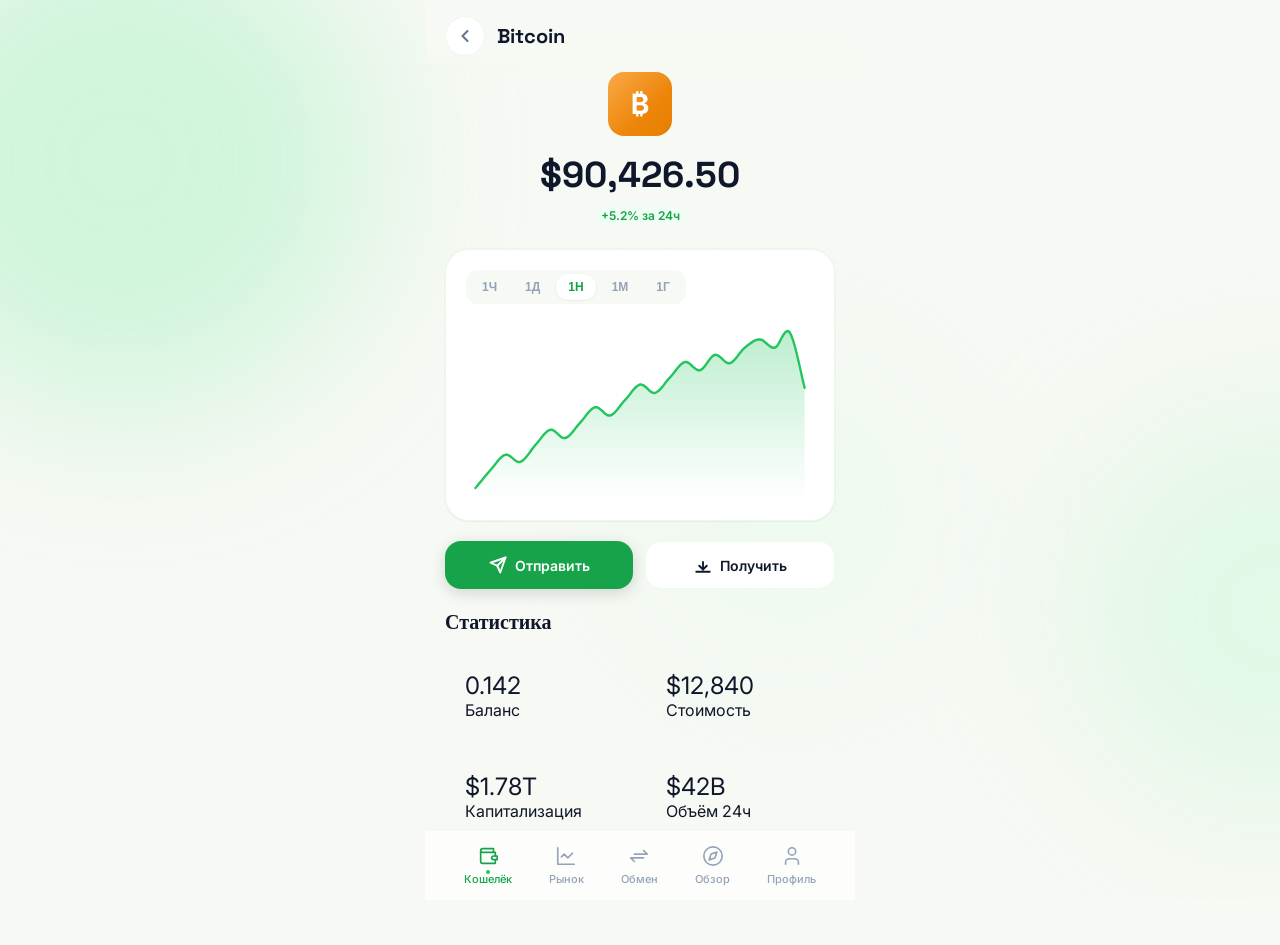
==== pages/asset.html @ d35ff34e "Add files via upload" ====
<!DOCTYPE html>
<html lang="ru">
<head>
<meta charset="UTF-8">
<meta name="viewport" content="width=device-width, initial-scale=1.0, user-scalable=no, viewport-fit=cover">
<meta name="apple-mobile-web-app-capable" content="yes">
<meta name="apple-mobile-web-app-status-bar-style" content="black-translucent">
<meta name="theme-color" content="#F7F9F4">
<title>Актив — Verde Wallet</title>
<link rel="preconnect" href="https://fonts.googleapis.com">
<link rel="preconnect" href="https://fonts.gstatic.com" crossorigin>
<link href="https://fonts.googleapis.com/css2?family=Space+Grotesk:wght@300;400;500;600;700&family=Inter:wght@300;400;500;600;700&display=swap" rel="stylesheet">
<link rel="stylesheet" href="../assets/styles.css">
<script src="https://telegram.org/js/telegram-web-app.js"></script>
</head>
<body>

<div class="mesh-bg">
  <div class="mesh-orb"></div>
  <div class="mesh-orb"></div>
  <div class="mesh-orb"></div>
</div>

<div class="app">

  <header class="page-header entrance">
    <a href="../index.html" class="page-header-back">
      <svg width="20" height="20" viewBox="0 0 24 24" fill="none" stroke="currentColor" stroke-width="2.5" stroke-linecap="round" stroke-linejoin="round"><polyline points="15 18 9 12 15 6"/></svg>
    </a>
    <h1 class="page-header-title" id="assetTitle">Bitcoin</h1>
  </header>

  <div style="text-align:center;padding:0 20px 24px;" class="entrance entrance-d1">
    <div id="assetIcon" class="asset-icon asset-icon-btc" style="width:64px;height:64px;font-size:28px;margin:0 auto 16px;">&#8383;</div>
    <div style="font-family:Space Grotesk;font-size:36px;font-weight:700;" id="assetPrice">$90,426.50</div>
    <div class="asset-price-change up" style="margin-top:8px;display:inline-flex;">+5.2% за 24ч</div>
  </div>

  <div class="chart-section entrance entrance-d2">
    <div class="chart-card">
      <div class="chart-header">
        <div class="chart-periods">
          <button class="chart-period" onclick="setPeriod(this,'1H')">1Ч</button>
          <button class="chart-period" onclick="setPeriod(this,'1D')">1Д</button>
          <button class="chart-period active" onclick="setPeriod(this,'1W')">1Н</button>
          <button class="chart-period" onclick="setPeriod(this,'1M')">1М</button>
          <button class="chart-period" onclick="setPeriod(this,'1Y')">1Г</button>
        </div>
      </div>
      <div class="chart-canvas" id="chartContainer">
        <svg class="chart-svg" viewBox="0 0 370 180" preserveAspectRatio="none" id="priceChart">
          <defs>
            <linearGradient id="chartGrad" x1="0" y1="0" x2="0" y2="1">
              <stop offset="0%" stop-color="#22C55E" stop-opacity="0.3"/>
              <stop offset="100%" stop-color="#22C55E" stop-opacity="0"/>
            </linearGradient>
          </defs>
          <path id="chartArea" fill="url(#chartGrad)" d=""/>
          <path id="chartLine" fill="none" stroke="#22C55E" stroke-width="2.5" stroke-linecap="round" stroke-linejoin="round" d=""/>
          <circle id="chartDot" cx="0" cy="0" r="5" fill="#fff" stroke="#22C55E" stroke-width="2" opacity="0" filter="drop-shadow(0 2px 4px rgba(34,197,94,0.4))"/>
        </svg>
        <div class="chart-tooltip" id="chartTooltip"></div>
      </div>
    </div>
  </div>

  <div style="padding:0 20px 20px;display:flex;gap:12px;" class="entrance entrance-d3">
    <button class="balance-btn balance-btn-primary" style="flex:1;background:var(--green-600);color:#fff;" onclick="openSheet('send')">
      <svg width="18" height="18" viewBox="0 0 24 24" fill="none" stroke="currentColor" stroke-width="2.5" stroke-linecap="round" stroke-linejoin="round"><line x1="22" y1="2" x2="11" y2="13"/><polygon points="22 2 15 22 11 13 2 9 22 2"/></svg>
      Отправить
    </button>
    <button class="balance-btn balance-btn-secondary" style="flex:1;background:var(--bg-card);color:var(--text-primary);border:1px solid var(--border);" onclick="openSheet('receive')">
      <svg width="18" height="18" viewBox="0 0 24 24" fill="none" stroke="currentColor" stroke-width="2.5" stroke-linecap="round" stroke-linejoin="round"><polyline points="7 13 12 18 17 13"/><polyline points="12 18 12 8"/><line x1="21" y1="21" x2="3" y2="21"/></svg>
      Получить
    </button>
  </div>

  <section style="padding-bottom:24px;">
    <div class="section-header">
      <h2 class="section-title">Статистика</h2>
    </div>
    <div style="padding:0 20px;display:grid;grid-template-columns:1fr 1fr;gap:12px;">
      <div class="stat-card" style="padding:20px;">
        <div class="stat-number" style="font-size:24px;" id="assetBalance">0.142</div>
        <div class="stat-label">Баланс</div>
      </div>
      <div class="stat-card" style="padding:20px;">
        <div class="stat-number" style="font-size:24px;" id="assetValue">$12,840</div>
        <div class="stat-label">Стоимость</div>
      </div>
      <div class="stat-card" style="padding:20px;">
        <div class="stat-number" style="font-size:24px;">$1.78T</div>
        <div class="stat-label">Капитализация</div>
      </div>
      <div class="stat-card" style="padding:20px;">
        <div class="stat-number" style="font-size:24px;">$42B</div>
        <div class="stat-label">Объём 24ч</div>
      </div>
    </div>
  </section>

  <div class="nav-spacer"></div>
</div>

<nav class="bottom-nav">
  <a href="../index.html" class="nav-item active" data-tab="wallet">
    <div class="nav-item-icon">
      <svg viewBox="0 0 24 24" fill="none" stroke="currentColor" stroke-linecap="round" stroke-linejoin="round"><path d="M20 12V8H6a2 2 0 0 1-2-2c0-1.1.9-2 2-2h12v4"/><path d="M4 6v12a2 2 0 0 0 2 2h14v-4"/><path d="M18 12a2 2 0 0 0 0 4h4v-4Z"/></svg>
    </div>
    <span>Кошелёк</span>
  </a>
  <a href="market.html" class="nav-item" data-tab="market">
    <div class="nav-item-icon">
      <svg viewBox="0 0 24 24" fill="none" stroke="currentColor" stroke-linecap="round" stroke-linejoin="round"><path d="M3 3v18h18"/><path d="m19 9-5 5-4-4-3 3"/></svg>
    </div>
    <span>Рынок</span>
  </a>
  <a href="swap.html" class="nav-item" data-tab="swap">
    <div class="nav-item-icon">
      <svg viewBox="0 0 24 24" fill="none" stroke="currentColor" stroke-linecap="round" stroke-linejoin="round"><path d="M7 10h14l-4-4"/><path d="M17 14H3l4 4"/></svg>
    </div>
    <span>Обмен</span>
  </a>
  <a href="discover.html" class="nav-item" data-tab="discover">
    <div class="nav-item-icon">
      <svg viewBox="0 0 24 24" fill="none" stroke="currentColor" stroke-linecap="round" stroke-linejoin="round"><circle cx="12" cy="12" r="10"/><polygon points="16.24 7.76 14.12 14.12 7.76 16.24 9.88 9.88 16.24 7.76"/></svg>
    </div>
    <span>Обзор</span>
  </a>
  <a href="profile.html" class="nav-item" data-tab="profile">
    <div class="nav-item-icon">
      <svg viewBox="0 0 24 24" fill="none" stroke="currentColor" stroke-linecap="round" stroke-linejoin="round"><path d="M19 21v-2a4 4 0 0 0-4-4H9a4 4 0 0 0-4 4v2"/><circle cx="12" cy="7" r="4"/></svg>
    </div>
    <span>Профиль</span>
  </a>
</nav>

<!-- ACTION SHEET -->
<div class="overlay" id="actionSheet">
  <div class="overlay-backdrop" onclick="closeSheet()"></div>
  <div class="sheet" id="sheetPanel">
    <div class="sheet-handle"></div>
    <button class="sheet-close" onclick="closeSheet()">&times;</button>
    <h3 class="sheet-title" id="sheetTitle">Действие</h3>
    <div id="sheetContent"></div>
  </div>
</div>

<script>
const assetData = {
  BTC: { name: 'Bitcoin', icon: '&#8383;', price: '$90,426.50', balance: '0.142', value: '$12,840', color: 'asset-icon-btc' },
  ETH: { name: 'Ethereum', icon: '&#926;', price: '$4,520.00', balance: '4.28', value: '$8,560', color: 'asset-icon-eth' },
  USDT: { name: 'Tether', icon: '$', price: '$1.00', balance: '2,340', value: '$2,340', color: 'asset-icon-usdt' },
  SOL: { name: 'Solana', icon: 'S', price: '$198.00', balance: '18.5', value: '$1,107', color: 'asset-icon-sol' }
};

function initAsset() {
  const params = new URLSearchParams(window.location.search);
  const coin = params.get('coin') || 'BTC';
  const data = assetData[coin];
  if (!data) return;

  document.getElementById('assetTitle').textContent = data.name;
  document.getElementById('assetPrice').textContent = data.price;
  document.getElementById('assetBalance').textContent = data.balance;
  document.getElementById('assetValue').textContent = data.value;

  const icon = document.getElementById('assetIcon');
  icon.innerHTML = data.icon;
  icon.className = 'asset-icon ' + data.color;
  icon.style.cssText = 'width:64px;height:64px;font-size:28px;margin:0 auto 16px;';
}

const chartData = {
  '1H': [89400,89600,89200,89800,90100,89900,90300,90500,90200,90800,91000,90700,91200,91400,91100,91600,91800,91500,92000,92200,91900,92400,90426],
  '1D': [87200,87800,88500,88100,88900,89500,89100,89800,90400,90000,90700,91200,90800,91500,92000,91600,92200,91800,92500,93000,92600,93200,90426],
  '1W': [82000,83500,84800,84200,85600,86900,86200,87500,88800,88100,89400,90700,90000,91300,92600,91900,93200,92500,93800,94500,93800,95100,90426],
  '1M': [68000,69500,71200,70800,72500,74200,73800,75500,77200,76800,78500,80200,79800,81500,83200,82800,84500,86200,85800,87500,89200,88800,90426],
  '1Y': [42000,43500,44800,46200,45500,47800,49200,48500,50800,52200,51500,53800,55200,54500,56800,58200,57500,59800,61200,60500,62800,64200,90426]
};

let currentPeriod = '1W';

function renderChart(period) {
  const data = chartData[period];
  const width = 370, height = 180, padding = 10;
  const min = Math.min(...data) * 0.998;
  const max = Math.max(...data) * 1.002;
  const range = max - min;

  const points = data.map((v, i) => {
    const x = padding + (i / (data.length - 1)) * (width - padding * 2);
    const y = height - padding - ((v - min) / range) * (height - padding * 2);
    return [x, y];
  });

  function catmullRom(p0, p1, p2, p3, t) {
    const v0x = (p2[0] - p0[0]) * 0.5;
    const v1x = (p3[0] - p1[0]) * 0.5;
    const v0y = (p2[1] - p0[1]) * 0.5;
    const v1y = (p3[1] - p1[1]) * 0.5;
    const t2 = t * t, t3 = t2 * t;
    return [
      (2*t3 - 3*t2 + 1)*p1[0] + (t3 - 2*t2 + t)*v0x + (-2*t3 + 3*t2)*p2[0] + (t3 - t2)*v1x,
      (2*t3 - 3*t2 + 1)*p1[1] + (t3 - 2*t2 + t)*v0y + (-2*t3 + 3*t2)*p2[1] + (t3 - t2)*v1y
    ];
  }

  let lineD = 'M' + points[0][0] + ',' + points[0][1];
  for (let i = 0; i < points.length - 1; i++) {
    const p0 = points[Math.max(0, i - 1)];
    const p1 = points[i];
    const p2 = points[i + 1];
    const p3 = points[Math.min(points.length - 1, i + 2)];
    for (let t = 0; t < 1; t += 0.1) {
      const pt = catmullRom(p0, p1, p2, p3, t);
      lineD += ' L' + pt[0].toFixed(1) + ',' + pt[1].toFixed(1);
    }
    lineD += ' L' + p2[0] + ',' + p2[1];
  }

  const areaD = lineD + ' L' + (width-padding) + ',' + height + ' L' + padding + ',' + height + ' Z';

  const lineEl = document.getElementById('chartLine');
  const areaEl = document.getElementById('chartArea');
  if (!lineEl || !areaEl) return;

  lineEl.setAttribute('d', lineD);
  areaEl.setAttribute('d', areaD);

  const len = lineEl.getTotalLength ? lineEl.getTotalLength() : 800;
  lineEl.style.strokeDasharray = len;
  lineEl.style.strokeDashoffset = len;
  lineEl.style.animation = 'none';
  void lineEl.offsetHeight;
  lineEl.style.animation = 'drawLine 1.2s cubic-bezier(0.4,0,0.2,1) forwards';
}

function setPeriod(btn, period) {
  document.querySelectorAll('.chart-period').forEach(b => b.classList.remove('active'));
  btn.classList.add('active');
  currentPeriod = period;
  renderChart(period);
}

function initChartInteraction() {
  const container = document.getElementById('chartContainer');
  const tooltip = document.getElementById('chartTooltip');
  const dot = document.getElementById('chartDot');
  if (!container || !tooltip || !dot) return;

  function updateTooltip(clientX) {
    const rect = container.getBoundingClientRect();
    const x = Math.max(0, Math.min(clientX - rect.left, rect.width));
    const data = chartData[currentPeriod];
    const idx = Math.min(Math.max(0, Math.round((x / rect.width) * (data.length - 1))), data.length - 1);
    const val = data[idx];

    tooltip.textContent = '$' + val.toLocaleString();
    tooltip.style.left = x + 'px';
    tooltip.style.top = '50px';
    tooltip.style.opacity = '1';

    const path = document.getElementById('chartLine');
    if (path && path.getPointAtLength) {
      const len = path.getTotalLength();
      const targetLen = (x / rect.width) * len;
      const p = path.getPointAtLength(Math.max(0, Math.min(len, targetLen)));
      dot.setAttribute('cx', p.x);
      dot.setAttribute('cy', p.y);
      dot.style.opacity = '1';
    }
  }

  container.addEventListener('mousemove', (e) => updateTooltip(e.clientX));
  container.addEventListener('mouseleave', () => {
    tooltip.style.opacity = '0';
    dot.style.opacity = '0';
  });
  container.addEventListener('touchstart', (e) => { updateTooltip(e.touches[0].clientX); }, { passive: true });
  container.addEventListener('touchmove', (e) => { e.preventDefault(); updateTooltip(e.touches[0].clientX); }, { passive: false });
  container.addEventListener('touchend', () => { tooltip.style.opacity = '0'; dot.style.opacity = '0'; });
}

const sheetConfigs = {
  send: { title: 'Отправить', inputs: ['Адрес получателя', 'Сумма'] },
  receive: { title: 'Получить', inputs: ['Ваш адрес кошелька', 'Сумма (опционально)'] }
};

function openSheet(type) {
  const overlay = document.getElementById('actionSheet');
  const titleEl = document.getElementById('sheetTitle');
  const contentEl = document.getElementById('sheetContent');
  if (!overlay || !titleEl || !contentEl) return;

  const config = sheetConfigs[type] || sheetConfigs.send;
  titleEl.textContent = config.title;

  let inputsHtml = '';
  config.inputs.forEach((ph, i) => {
    inputsHtml += '<input type="text" class="sheet-input" placeholder="' + ph + '" id="sheetInput' + i + '">';
  });
  contentEl.innerHTML = inputsHtml + '<button class="sheet-btn" onclick="confirmAction()">Подтвердить</button>';

  overlay.classList.add('active');
  document.body.style.overflow = 'hidden';
}

function closeSheet() {
  const overlay = document.getElementById('actionSheet');
  if (overlay) overlay.classList.remove('active');
  document.body.style.overflow = '';
}

function confirmAction() {
  const btn = document.querySelector('.sheet-btn');
  if (!btn) return;
  btn.textContent = '✓ Успешно';
  btn.classList.add('success');
  setTimeout(() => closeSheet(), 800);
}

function showToast(message) {
  const container = document.createElement('div');
  container.style.cssText = 'position:fixed;top:50%;left:50%;transform:translate(-50%,-50%);background:#16A34A;color:#fff;padding:14px 28px;border-radius:16px;font-weight:600;font-size:14px;z-index:400;animation:fadeInOut 2.2s ease forwards;font-family:Inter;';
  container.textContent = message;
  document.body.appendChild(container);
  setTimeout(() => container.remove(), 2200);
}

function initSheetSwipe() {
  const sheetPanel = document.getElementById('sheetPanel');
  if (!sheetPanel) return;
  let startY = 0, currentY = 0;
  sheetPanel.addEventListener('touchstart', (e) => { startY = e.touches[0].clientY; sheetPanel.style.transition = 'none'; }, { passive: true });
  sheetPanel.addEventListener('touchmove', (e) => { currentY = e.touches[0].clientY; const diff = currentY - startY; if (diff > 0) sheetPanel.style.transform = 'translateY(' + diff + 'px)'; }, { passive: true });
  sheetPanel.addEventListener('touchend', () => { const diff = currentY - startY; sheetPanel.style.transition = 'transform 0.3s cubic-bezier(0.4,0,0.2,1)'; if (diff > 80) { closeSheet(); } else { sheetPanel.style.transform = 'translateY(0)'; } setTimeout(() => { sheetPanel.style.transform = ''; }, 300); });
}

document.addEventListener('DOMContentLoaded', function() {
  initAsset();
  renderChart('1W');
  initChartInteraction();
  initSheetSwipe();
});
</script>
</body>
</html>
---- assets/styles.css ----
/* ===== ROOT VARIABLES ===== */
:root {
  --bg: #F7F9F4;
  --bg-card: #FFFFFF;
  --bg-elevated: #FFFFFF;
  --bg-glass: rgba(255,255,255,0.72);
  --green-50: #F0FDF4;
  --green-100: #DCFCE7;
  --green-200: #BBF7D0;
  --green-300: #86EFAC;
  --green-400: #4ADE80;
  --green-500: #22C55E;
  --green-600: #16A34A;
  --green-700: #15803D;
  --green-800: #166534;
  --green-900: #14532D;
  --text-primary: #0F172A;
  --text-secondary: #64748B;
  --text-muted: #94A3B8;
  --border: rgba(22,163,74,0.08);
  --border-strong: rgba(22,163,74,0.15);
  --shadow-sm: 0 1px 2px rgba(0,0,0,0.04), 0 0 0 1px rgba(0,0,0,0.02);
  --shadow-md: 0 4px 12px rgba(0,0,0,0.06), 0 0 0 1px rgba(0,0,0,0.03);
  --shadow-lg: 0 12px 40px rgba(0,0,0,0.08), 0 0 0 1px rgba(0,0,0,0.02);
  --shadow-glow: 0 0 40px rgba(34,197,94,0.15);
  --radius-sm: 12px;
  --radius-md: 16px;
  --radius-lg: 24px;
  --radius-xl: 32px;
  --radius-full: 999px;
  --transition-fast: 0.15s cubic-bezier(0.4,0,0.2,1);
  --transition-base: 0.3s cubic-bezier(0.4,0,0.2,1);
  --transition-slow: 0.5s cubic-bezier(0.4,0,0.2,1);
  --transition-spring: 0.6s cubic-bezier(0.34,1.56,0.64,1);
}

* { margin:0; padding:0; box-sizing:border-box; -webkit-tap-highlight-color:transparent; }
html { scroll-behavior:smooth; }
body {
  font-family:'Inter',system-ui,-apple-system,sans-serif;
  background:var(--bg);
  color:var(--text-primary);
  overflow-x:hidden;
  -webkit-font-smoothing:antialiased;
  min-height:100vh;
}

/* ===== ANIMATED BACKGROUND MESH ===== */
.mesh-bg {
  position:fixed; inset:0; z-index:0; pointer-events:none; overflow:hidden;
}
.mesh-orb {
  position:absolute; border-radius:50%; filter:blur(80px); opacity:0.35;
  animation:orbFloat 20s ease-in-out infinite;
}
.mesh-orb:nth-child(1) { width:500px; height:500px; background:var(--green-300); top:-10%; left:-10%; animation-delay:0s; }
.mesh-orb:nth-child(2) { width:400px; height:400px; background:var(--green-200); bottom:10%; right:-15%; animation-delay:-7s; animation-duration:25s; }
.mesh-orb:nth-child(3) { width:300px; height:300px; background:var(--green-100); top:40%; left:50%; animation-delay:-14s; animation-duration:18s; }
@keyframes orbFloat {
  0%,100% { transform:translate(0,0) scale(1); }
  25% { transform:translate(30px,-40px) scale(1.1); }
  50% { transform:translate(-20px,20px) scale(0.95); }
  75% { transform:translate(40px,10px) scale(1.05); }
}

/* ===== APP SHELL ===== */
.app { position:relative; z-index:1; max-width:430px; margin:0 auto; min-height:100vh; display:flex; flex-direction:column; }

/* ===== HEADER ===== */
.header {
  position:sticky; top:0; z-index:100;
  padding:16px 20px 12px;
  background:linear-gradient(180deg, var(--bg) 0%, rgba(247,249,244,0.92) 70%, transparent 100%);
  backdrop-filter:blur(20px) saturate(1.5);
  -webkit-backdrop-filter:blur(20px) saturate(1.5);
}
.header-top {
  display:flex; align-items:center; justify-content:space-between; margin-bottom:12px;
}
.header-avatar {
  width:40px; height:40px; border-radius:var(--radius-full);
  background:linear-gradient(135deg, var(--green-400), var(--green-600));
  display:flex; align-items:center; justify-content:center;
  font-family:'Space Grotesk'; font-weight:700; font-size:16px; color:#fff;
  box-shadow:0 4px 12px rgba(22,163,74,0.25);
  position:relative; overflow:hidden; cursor:pointer;
  transition:transform var(--transition-fast);
}
.header-avatar:hover { transform:scale(1.05); }
.header-avatar::after {
  content:''; position:absolute; inset:0;
  background:linear-gradient(135deg, rgba(255,255,255,0.3), transparent 60%);
}
.header-notif {
  width:40px; height:40px; border-radius:var(--radius-full);
  background:var(--bg-card); border:1px solid var(--border);
  display:flex; align-items:center; justify-content:center; cursor:pointer;
  font-size:18px; color:var(--text-secondary); position:relative;
  transition:all var(--transition-fast);
}
.header-notif:hover { transform:scale(1.05); box-shadow:var(--shadow-md); }
.notif-dot {
  position:absolute; top:8px; right:8px; width:8px; height:8px;
  background:var(--green-500); border-radius:50%; border:2px solid var(--bg-card);
  animation:pulseDot 2s ease-in-out infinite;
}
@keyframes pulseDot {
  0%,100% { transform:scale(1); opacity:1; }
  50% { transform:scale(1.3); opacity:0.7; }
}

/* ===== PAGE HEADER (for subpages) ===== */
.page-header {
  position:sticky; top:0; z-index:100;
  padding:16px 20px;
  background:linear-gradient(180deg, var(--bg) 0%, rgba(247,249,244,0.92) 70%, transparent 100%);
  backdrop-filter:blur(20px) saturate(1.5);
  -webkit-backdrop-filter:blur(20px) saturate(1.5);
  display:flex; align-items:center; gap:12px;
}
.page-header-back {
  width:40px; height:40px; border-radius:var(--radius-full);
  background:var(--bg-card); border:1px solid var(--border);
  display:flex; align-items:center; justify-content:center; cursor:pointer;
  color:var(--text-secondary); text-decoration:none;
  transition:all var(--transition-fast); flex-shrink:0;
}
.page-header-back:hover { background:var(--green-50); color:var(--green-600); }
.page-header-title {
  font-family:'Space Grotesk'; font-size:20px; font-weight:700;
}

/* ===== BALANCE CARD ===== */
.balance-section { padding:0 20px 20px; }
.balance-card {
  background:linear-gradient(135deg, var(--green-600) 0%, var(--green-800) 50%, #0F3D1F 100%);
  border-radius:var(--radius-xl);
  padding:28px 24px;
  position:relative; overflow:hidden;
  box-shadow:0 20px 60px rgba(22,163,74,0.25), 0 0 0 1px rgba(255,255,255,0.08) inset;
  transform:translateY(0); transition:transform var(--transition-base), box-shadow var(--transition-base);
  cursor:pointer;
}
.balance-card:active { transform:scale(0.98); }
.balance-card::before {
  content:''; position:absolute; top:-50%; right:-30%; width:300px; height:300px;
  background:radial-gradient(circle, rgba(74,222,128,0.15) 0%, transparent 70%);
  border-radius:50%;
}
.balance-card::after {
  content:''; position:absolute; bottom:0; left:0; right:0; height:60%;
  background:linear-gradient(to top, rgba(0,0,0,0.2), transparent);
  pointer-events:none;
}
.balance-label {
  font-size:13px; font-weight:500; color:rgba(255,255,255,0.6);
  letter-spacing:0.5px; margin-bottom:8px; position:relative; z-index:2;
}
.balance-amount {
  font-family:'Space Grotesk'; font-size:42px; font-weight:700; color:#fff;
  letter-spacing:-1px; margin-bottom:6px; position:relative; z-index:2;
  display:flex; align-items:baseline; gap:4px;
}
.balance-amount .currency { font-size:22px; font-weight:500; opacity:0.7; }
.balance-change {
  display:inline-flex; align-items:center; gap:4px;
  background:rgba(34,197,94,0.2); color:#86EFAC;
  padding:4px 10px; border-radius:var(--radius-full);
  font-size:13px; font-weight:600; position:relative; z-index:2;
  backdrop-filter:blur(10px);
}
.balance-change svg { width:14px; height:14px; }
.balance-actions {
  display:flex; gap:12px; margin-top:24px; position:relative; z-index:2;
}
.balance-btn {
  flex:1; padding:14px; border-radius:var(--radius-md);
  border:none; cursor:pointer; font-family:'Inter'; font-size:14px; font-weight:600;
  display:flex; align-items:center; justify-content:center; gap:8px;
  transition:all var(--transition-fast);
}
.balance-btn-primary {
  background:#fff; color:var(--green-700);
  box-shadow:0 4px 16px rgba(0,0,0,0.15);
}
.balance-btn-primary:hover { transform:translateY(-2px); box-shadow:0 8px 24px rgba(0,0,0,0.2); }
.balance-btn-primary:active { transform:translateY(0); }
.balance-btn-secondary {
  background:rgba(255,255,255,0.1); color:#fff; border:1px solid rgba(255,255,255,0.15);
  backdrop-filter:blur(10px);
}
.balance-btn-secondary:hover { background:rgba(255,255,255,0.15); transform:translateY(-2px); }

/* ===== QUICK ACTIONS ===== */
.quick-actions {
  display:flex; gap:12px; padding:0 20px 20px; overflow-x:auto;
  scrollbar-width:none; -ms-overflow-style:none;
}
.quick-actions::-webkit-scrollbar { display:none; }
.quick-action {
  flex-shrink:0; display:flex; flex-direction:column; align-items:center; gap:8px;
  cursor:pointer; transition:transform var(--transition-fast);
}
.quick-action:hover { transform:translateY(-3px); }
.quick-action:active { transform:scale(0.95); }
.quick-action-icon {
  width:56px; height:56px; border-radius:var(--radius-lg);
  background:var(--bg-card); border:1px solid var(--border);
  display:flex; align-items:center; justify-content:center;
  box-shadow:var(--shadow-sm); transition:all var(--transition-fast);
  color:var(--green-600);
}
.quick-action:hover .quick-action-icon {
  box-shadow:var(--shadow-md); border-color:var(--border-strong);
}
.quick-action-label { font-size:12px; font-weight:500; color:var(--text-secondary); white-space:nowrap; }

/* ===== SECTION HEADERS ===== */
.section-header {
  display:flex; align-items:center; justify-content:space-between;
  padding:0 20px 16px;
}
.section-title {
  font-family:'Space Grotesk'; font-size:20px; font-weight:700; color:var(--text-primary);
}
.section-link {
  font-size:13px; font-weight:600; color:var(--green-600);
  text-decoration:none; display:flex; align-items:center; gap:4px;
  transition:gap var(--transition-fast);
}
.section-link:hover { gap:8px; }

/* ===== ASSETS LIST ===== */
.assets-section { padding-bottom:20px; }
.asset-list { padding:0 20px; display:flex; flex-direction:column; gap:8px; }
.asset-item {
  background:var(--bg-card); border-radius:var(--radius-md);
  padding:16px; display:flex; align-items:center; gap:14px;
  border:1px solid var(--border); cursor:pointer;
  transition:all var(--transition-fast); position:relative; overflow:hidden;
}
.asset-item::before {
  content:''; position:absolute; left:0; top:0; bottom:0; width:3px;
  background:var(--green-500); transform:scaleY(0); transition:transform var(--transition-base);
  border-radius:0 4px 4px 0;
}
.asset-item:hover { box-shadow:var(--shadow-md); border-color:var(--border-strong); transform:translateX(4px); }
.asset-item:hover::before { transform:scaleY(1); }
.asset-item:active { transform:scale(0.98); }
.asset-icon {
  width:48px; height:48px; border-radius:var(--radius-md); flex-shrink:0;
  display:flex; align-items:center; justify-content:center; font-size:20px; font-weight:700;
  position:relative; overflow:hidden; color:#fff;
}
.asset-icon-btc { background:linear-gradient(135deg, #F7931A, #E67E00); }
.asset-icon-eth { background:linear-gradient(135deg, #627EEA, #4C63D2); }
.asset-icon-usdt { background:linear-gradient(135deg, #26A17B, #1E8A66); }
.asset-icon-sol { background:linear-gradient(135deg, #9945FF, #14F195); }
.asset-icon-ton { background:linear-gradient(135deg, #0088CC, #006699); }
.asset-icon::after {
  content:''; position:absolute; inset:0;
  background:linear-gradient(135deg, rgba(255,255,255,0.2), transparent 60%);
}
.asset-info { flex:1; min-width:0; }
.asset-name { font-size:15px; font-weight:600; color:var(--text-primary); display:flex; align-items:center; gap:6px; }
.asset-name .asset-ticker { font-size:12px; font-weight:500; color:var(--text-muted); }
.asset-balance { font-size:13px; color:var(--text-secondary); margin-top:2px; }
.asset-price { text-align:right; }
.asset-price-value { font-size:15px; font-weight:600; color:var(--text-primary); }
.asset-price-change {
  font-size:12px; font-weight:600; margin-top:2px; display:inline-flex; align-items:center; gap:2px;
  padding:2px 6px; border-radius:var(--radius-sm);
}
.asset-price-change.up { color:var(--green-600); background:var(--green-50); }
.asset-price-change.down { color:#EF4444; background:#FEF2F2; }

/* ===== CHART SECTION ===== */
.chart-section { padding:0 20px 20px; }
.chart-card {
  background:var(--bg-card); border-radius:var(--radius-lg);
  padding:20px; border:1px solid var(--border);
  box-shadow:var(--shadow-sm);
}
.chart-header {
  display:flex; align-items:center; justify-content:space-between; margin-bottom:16px;
}
.chart-asset {
  display:flex; align-items:center; gap:10px;
}
.chart-asset-icon {
  width:36px; height:36px; border-radius:var(--radius-md);
  background:linear-gradient(135deg, #F7931A, #E67E00);
  display:flex; align-items:center; justify-content:center; color:#fff; font-weight:700; font-size:14px;
}
.chart-asset-name { font-size:15px; font-weight:600; }
.chart-asset-price { font-size:13px; color:var(--text-muted); }
.chart-periods {
  display:flex; gap:4px; background:var(--bg); padding:4px; border-radius:var(--radius-sm);
}
.chart-period {
  padding:6px 12px; border-radius:var(--radius-sm); border:none;
  font-size:12px; font-weight:600; cursor:pointer; transition:all var(--transition-fast);
  background:transparent; color:var(--text-muted);
}
.chart-period.active { background:var(--bg-card); color:var(--green-600); box-shadow:var(--shadow-sm); }
.chart-period:hover:not(.active) { color:var(--text-primary); }
.chart-canvas {
  width:100%; height:180px; position:relative;
}
.chart-svg { width:100%; height:100%; }
.chart-tooltip {
  position:absolute; background:var(--text-primary); color:#fff;
  padding:6px 12px; border-radius:var(--radius-sm); font-size:12px; font-weight:600;
  pointer-events:none; opacity:0; transition:opacity var(--transition-fast);
  transform:translate(-50%,-120%); white-space:nowrap;
}

/* ===== RECENT TRANSACTIONS ===== */
.tx-section { padding-bottom:24px; }
.tx-list { padding:0 20px; display:flex; flex-direction:column; gap:4px; }
.tx-item {
  display:flex; align-items:center; gap:14px; padding:14px 16px;
  border-radius:var(--radius-md); cursor:pointer;
  transition:all var(--transition-fast);
}
.tx-item:hover { background:var(--bg-card); box-shadow:var(--shadow-sm); }
.tx-icon {
  width:44px; height:44px; border-radius:var(--radius-full); flex-shrink:0;
  display:flex; align-items:center; justify-content:center;
  position:relative;
}
.tx-icon-in { background:var(--green-50); color:var(--green-600); }
.tx-icon-out { background:#FEF2F2; color:#EF4444; }
.tx-icon-swap { background:#EFF6FF; color:#3B82F6; }
.tx-info { flex:1; min-width:0; }
.tx-title { font-size:14px; font-weight:600; color:var(--text-primary); }
.tx-subtitle { font-size:12px; color:var(--text-muted); margin-top:2px; }
.tx-amount { text-align:right; }
.tx-amount-value { font-size:15px; font-weight:600; }
.tx-amount-value.in { color:var(--green-600); }
.tx-amount-value.out { color:var(--text-primary); }
.tx-time { font-size:12px; color:var(--text-muted); }

/* ===== BOTTOM NAV ===== */
.bottom-nav {
  position:fixed; bottom:0; left:50%; transform:translateX(-50%);
  width:100%; max-width:430px; z-index:200;
  background:var(--bg-glass); backdrop-filter:blur(24px) saturate(1.8);
  -webkit-backdrop-filter:blur(24px) saturate(1.8);
  border-top:1px solid var(--border);
  padding:8px 20px calc(8px + env(safe-area-inset-bottom));
  display:flex; justify-content:space-around; align-items:center;
}
.nav-item {
  display:flex; flex-direction:column; align-items:center; gap:4px;
  padding:6px 12px; border-radius:var(--radius-md);
  cursor:pointer; transition:all var(--transition-fast);
  text-decoration:none; color:var(--text-muted); border:none; background:none;
  font-family:'Inter'; font-size:11px; font-weight:500;
}
.nav-item:hover { color:var(--green-600); }
.nav-item.active { color:var(--green-600); }
.nav-item-icon {
  width:24px; height:24px; display:flex; align-items:center; justify-content:center;
  position:relative;
}
.nav-item.active .nav-item-icon::after {
  content:''; position:absolute; bottom:-6px; left:50%; transform:translateX(-50%);
  width:4px; height:4px; background:var(--green-500); border-radius:50%;
}
.nav-item svg { width:22px; height:22px; stroke-width:1.8; }

/* ===== MODAL / SHEET ===== */
.overlay {
  position:fixed; inset:0; z-index:300; display:none;
  align-items:flex-end; justify-content:center;
}
.overlay.active { display:flex; }
.overlay-backdrop {
  position:absolute; inset:0; background:rgba(0,0,0,0.4);
  backdrop-filter:blur(4px); opacity:0; transition:opacity var(--transition-base);
}
.overlay.active .overlay-backdrop { opacity:1; }
.sheet {
  position:relative; z-index:1; width:100%; max-width:430px;
  background:var(--bg-card); border-radius:var(--radius-xl) var(--radius-xl) 0 0;
  padding:20px 20px calc(20px + env(safe-area-inset-bottom));
  transform:translateY(100%); transition:transform var(--transition-spring);
  box-shadow:0 -10px 40px rgba(0,0,0,0.1);
}
.overlay.active .sheet { transform:translateY(0); }
.sheet-handle {
  width:40px; height:4px; background:var(--text-muted); border-radius:var(--radius-full);
  margin:0 auto 20px; opacity:0.3;
}
.sheet-title {
  font-family:'Space Grotesk'; font-size:22px; font-weight:700;
  margin-bottom:20px; text-align:center;
}
.sheet-input {
  width:100%; padding:16px; border-radius:var(--radius-md);
  border:1px solid var(--border); background:var(--bg);
  font-family:'Inter'; font-size:16px; color:var(--text-primary);
  margin-bottom:12px; outline:none; transition:all var(--transition-fast);
}
.sheet-input:focus { border-color:var(--green-400); box-shadow:0 0 0 3px rgba(34,197,94,0.1); }
.sheet-input::placeholder { color:var(--text-muted); }
.sheet-btn {
  width:100%; padding:16px; border-radius:var(--radius-md); border:none;
  background:var(--green-600); color:#fff; font-family:'Inter'; font-size:15px; font-weight:600;
  cursor:pointer; transition:all var(--transition-fast); margin-top:8px;
}
.sheet-btn:hover { background:var(--green-700); transform:translateY(-1px); }
.sheet-btn:active { transform:scale(0.98); }
.sheet-btn.success { background:var(--green-500); }
.sheet-close {
  position:absolute; top:16px; right:16px; width:32px; height:32px;
  border-radius:var(--radius-full); border:none; background:var(--bg);
  display:flex; align-items:center; justify-content:center; cursor:pointer;
  font-size:18px; color:var(--text-muted); transition:all var(--transition-fast);
}
.sheet-close:hover { background:var(--green-50); color:var(--green-600); }

/* ===== TOAST ===== */
#toastContainer {
  position:fixed; top:50%; left:50%; transform:translate(-50%,-50%);
  z-index:400; pointer-events:none;
}
.toast {
  background:var(--green-600); color:#fff; padding:14px 28px;
  border-radius:var(--radius-md); font-weight:600; font-size:14px;
  box-shadow:var(--shadow-lg); animation:fadeInOut 2.2s ease forwards;
  font-family:'Inter';
}
@keyframes fadeInOut {
  0% { opacity:0; transform:scale(0.9); }
  12% { opacity:1; transform:scale(1); }
  88% { opacity:1; transform:scale(1); }
  100% { opacity:0; transform:scale(0.9); }
}

/* ===== SCROLL REVEAL ===== */
.reveal {
  opacity:0; transform:translateY(24px);
  transition:opacity 0.6s ease, transform 0.6s cubic-bezier(0.34,1.56,0.64,1);
}
.reveal.visible { opacity:1; transform:translateY(0); }

/* ===== SPACER FOR BOTTOM NAV ===== */
.nav-spacer { height:80px; flex-shrink:0; }

/* ===== ANIMATED ENTRANCE ===== */
@keyframes slideUp {
  from { opacity:0; transform:translateY(30px); }
  to { opacity:1; transform:translateY(0); }
}
.entrance { animation:slideUp 0.7s cubic-bezier(0.34,1.56,0.64,1) forwards; }
.entrance-d1 { animation-delay:0.1s; opacity:0; }
.entrance-d2 { animation-delay:0.2s; opacity:0; }
.entrance-d3 { animation-delay:0.3s; opacity:0; }
.entrance-d4 { animation-delay:0.4s; opacity:0; }

/* ===== MARKET PAGE ===== */
.market-tabs {
  display:flex; gap:8px; padding:0 20px 16px; overflow-x:auto;
  scrollbar-width:none; -ms-overflow-style:none;
}
.market-tabs::-webkit-scrollbar { display:none; }
.market-tab {
  padding:8px 16px; border-radius:var(--radius-full); border:none;
  font-size:13px; font-weight:600; cursor:pointer; white-space:nowrap;
  transition:all var(--transition-fast); background:var(--bg-card);
  color:var(--text-secondary); border:1px solid var(--border);
}
.market-tab.active { background:var(--green-600); color:#fff; }
.market-tab:hover:not(.active) { background:var(--green-50); color:var(--green-600); }
.market-list { padding:0 20px; display:flex; flex-direction:column; gap:8px; }
.market-item {
  background:var(--bg-card); border-radius:var(--radius-md);
  padding:16px; display:flex; align-items:center; gap:14px;
  border:1px solid var(--border); cursor:pointer;
  transition:all var(--transition-fast);
}
.market-item:hover { box-shadow:var(--shadow-md); border-color:var(--border-strong); transform:translateX(4px); }
.market-item:active { transform:scale(0.98); }
.market-rank {
  width:32px; text-align:center; font-family:'Space Grotesk'; font-size:14px;
  font-weight:600; color:var(--text-muted); flex-shrink:0;
}
.market-info { flex:1; min-width:0; }
.market-name { font-size:15px; font-weight:600; color:var(--text-primary); display:flex; align-items:center; gap:6px; }
.market-cap { font-size:12px; color:var(--text-muted); margin-top:2px; }
.market-price-block { text-align:right; }
.market-price { font-size:15px; font-weight:600; color:var(--text-primary); }
.market-change {
  font-size:12px; font-weight:600; margin-top:2px;
  padding:2px 8px; border-radius:var(--radius-sm); display:inline-block;
}
.market-change.up { color:var(--green-600); background:var(--green-50); }
.market-change.down { color:#EF4444; background:#FEF2F2; }

/* ===== SWAP PAGE ===== */
.swap-card {
  background:var(--bg-card); border-radius:var(--radius-lg);
  padding:20px; border:1px solid var(--border); margin:0 20px 20px;
  box-shadow:var(--shadow-sm);
}
.swap-input-group { margin-bottom:16px; }
.swap-input-group label {
  display:block; font-size:12px; font-weight:600; color:var(--text-muted);
  text-transform:uppercase; letter-spacing:0.5px; margin-bottom:8px;
}
.swap-input-wrap {
  display:flex; align-items:center; gap:12px;
  background:var(--bg); border-radius:var(--radius-md);
  border:1px solid var(--border); padding:12px 16px;
  transition:all var(--transition-fast);
}
.swap-input-wrap:focus-within { border-color:var(--green-400); box-shadow:0 0 0 3px rgba(34,197,94,0.1); }
.swap-input-wrap input {
  flex:1; border:none; background:transparent; font-size:22px; font-weight:600;
  color:var(--text-primary); outline:none; font-family:'Space Grotesk';
}
.swap-input-wrap input::placeholder { color:var(--text-muted); }
.swap-token-select {
  display:flex; align-items:center; gap:8px; padding:8px 14px;
  background:var(--bg-card); border-radius:var(--radius-full);
  border:1px solid var(--border); cursor:pointer; font-weight:600; font-size:14px;
  transition:all var(--transition-fast);
}
.swap-token-select:hover { border-color:var(--green-400); }
.swap-divider {
  display:flex; justify-content:center; margin:-8px 0;
  position:relative; z-index:2;
}
.swap-divider-btn {
  width:44px; height:44px; border-radius:var(--radius-full);
  background:var(--green-600); color:#fff; border:none; cursor:pointer;
  display:flex; align-items:center; justify-content:center;
  box-shadow:0 4px 12px rgba(22,163,74,0.3);
  transition:all var(--transition-fast);
}
.swap-divider-btn:hover { transform:rotate(180deg) scale(1.1); }
.swap-divider-btn:active { transform:rotate(180deg) scale(0.95); }
.swap-rate {
  display:flex; justify-content:space-between; align-items:center;
  padding:12px 0; font-size:13px; color:var(--text-secondary);
}
.swap-rate-value { font-weight:600; color:var(--text-primary); }

/* ===== STAKING PAGE ===== */
.staking-hero {
  background:linear-gradient(135deg, var(--green-600), var(--green-800));
  border-radius:var(--radius-xl); padding:24px; margin:0 20px 20px;
  color:#fff; position:relative; overflow:hidden;
}
.staking-hero::before {
  content:''; position:absolute; top:-30%; right:-20%; width:200px; height:200px;
  background:radial-gradient(circle, rgba(74,222,128,0.2) 0%, transparent 70%);
  border-radius:50%;
}
.staking-apy {
  font-family:'Space Grotesk'; font-size:48px; font-weight:700; position:relative; z-index:2;
}
.staking-apy-label { font-size:13px; opacity:0.7; margin-bottom:4px; position:relative; z-index:2; }
.staking-hero-desc { font-size:14px; opacity:0.8; margin-top:8px; position:relative; z-index:2; }
.staking-list { padding:0 20px; display:flex; flex-direction:column; gap:12px; }
.staking-item {
  background:var(--bg-card); border-radius:var(--radius-md);
  padding:20px; border:1px solid var(--border);
  transition:all var(--transition-fast);
}
.staking-item:hover { box-shadow:var(--shadow-md); border-color:var(--border-strong); }
.staking-item-header {
  display:flex; justify-content:space-between; align-items:center; margin-bottom:12px;
}
.staking-item-name { font-size:16px; font-weight:600; }
.staking-item-apy {
  font-family:'Space Grotesk'; font-size:20px; font-weight:700; color:var(--green-600);
}
.staking-item-details {
  display:flex; gap:16px; font-size:13px; color:var(--text-secondary);
}
.staking-item-detail strong { color:var(--text-primary); }
.staking-item-btn {
  width:100%; margin-top:16px; padding:14px; border-radius:var(--radius-md);
  border:none; background:var(--green-600); color:#fff; font-size:14px; font-weight:600;
  cursor:pointer; transition:all var(--transition-fast);
}
.staking-item-btn:hover { background:var(--green-700); transform:translateY(-1px); }

/* ===== PROFILE PAGE ===== */
.profile-header {
  text-align:center; padding:20px 20px 24px;
}
.profile-avatar-large {
  width:80px; height:80px; border-radius:var(--radius-full);
  background:linear-gradient(135deg, var(--green-400), var(--green-600));
  display:flex; align-items:center; justify-content:center;
  font-family:'Space Grotesk'; font-size:32px; font-weight:700; color:#fff;
  margin:0 auto 16px; box-shadow:0 8px 24px rgba(22,163,74,0.25);
  position:relative; overflow:hidden;
}
.profile-avatar-large::after {
  content:''; position:absolute; inset:0;
  background:linear-gradient(135deg, rgba(255,255,255,0.3), transparent 60%);
}
.profile-name { font-family:'Space Grotesk'; font-size:22px; font-weight:700; }
.profile-address {
  display:inline-flex; align-items:center; gap:6px; margin-top:8px;
  padding:6px 14px; background:var(--bg-card); border-radius:var(--radius-full);
  border:1px solid var(--border); font-size:13px; color:var(--text-secondary);
  cursor:pointer; transition:all var(--transition-fast);
}
.profile-address:hover { border-color:var(--green-400); color:var(--green-600); }
.profile-menu { padding:0 20px 20px; display:flex; flex-direction:column; gap:4px; }
.profile-menu-item {
  display:flex; align-items:center; gap:14px; padding:16px;
  background:var(--bg-card); border-radius:var(--radius-md); border:1px solid var(--border);
  cursor:pointer; transition:all var(--transition-fast); text-decoration:none; color:var(--text-primary);
}
.profile-menu-item:hover { box-shadow:var(--shadow-sm); border-color:var(--border-strong); transform:translateX(4px); }
.profile-menu-icon {
  width:40px; height:40px; border-radius:var(--radius-md);
  background:var(--green-50); color:var(--green-600);
  display:flex; align-items:center; justify-content:center; flex-shrink:0;
}
.profile-menu-text { flex:1; }
.profile-menu-title { font-size:15px; font-weight:600; }
.profile-menu-desc { font-size:12px; color:var(--text-muted); margin-top:2px; }
.profile-menu-arrow { color:var(--text-muted); font-size:18px; }

/* ===== DISCOVER / NFT PAGE ===== */
.nft-grid {
  display:grid; grid-template-columns:1fr 1fr; gap:12px;
  padding:0 20px 20px;
}
.nft-card {
  background:var(--bg-card); border-radius:var(--radius-lg);
  border:1px solid var(--border); overflow:hidden;
  cursor:pointer; transition:all var(--transition-fast);
}
.nft-card:hover { box-shadow:var(--shadow-md); transform:translateY(-4px); }
.nft-card-img {
  width:100%; height:140px;
  background:linear-gradient(135deg, var(--green-200), var(--green-400));
  display:flex; align-items:center; justify-content:center;
  font-size:40px;
}
.nft-card-info { padding:12px; }
.nft-card-name { font-size:14px; font-weight:600; }
.nft-card-price { font-size:13px; color:var(--green-600); font-weight:600; margin-top:4px; }

/* ===== HISTORY PAGE ===== */
.history-filters {
  display:flex; gap:8px; padding:0 20px 16px; overflow-x:auto;
  scrollbar-width:none;
}
.history-filters::-webkit-scrollbar { display:none; }
.history-filter {
  padding:6px 14px; border-radius:var(--radius-full); border:none;
  font-size:13px; font-weight:500; cursor:pointer; white-space:nowrap;
  background:var(--bg-card); color:var(--text-secondary); border:1px solid var(--border);
  transition:all var(--transition-fast);
}
.history-filter.active { background:var(--green-600); color:#fff; }
.history-filter:hover:not(.active) { background:var(--green-50); }

/* ===== RESPONSIVE ===== */
@media (max-width: 430px) {
  .app { max-width:100%; }
  .bottom-nav { max-width:100%; left:0; transform:none; }
}

/* ===== ANIMATIONS ===== */
@keyframes drawLine { to { stroke-dashoffset: 0; } }
@keyframes spin { to { transform:rotate(360deg); } }
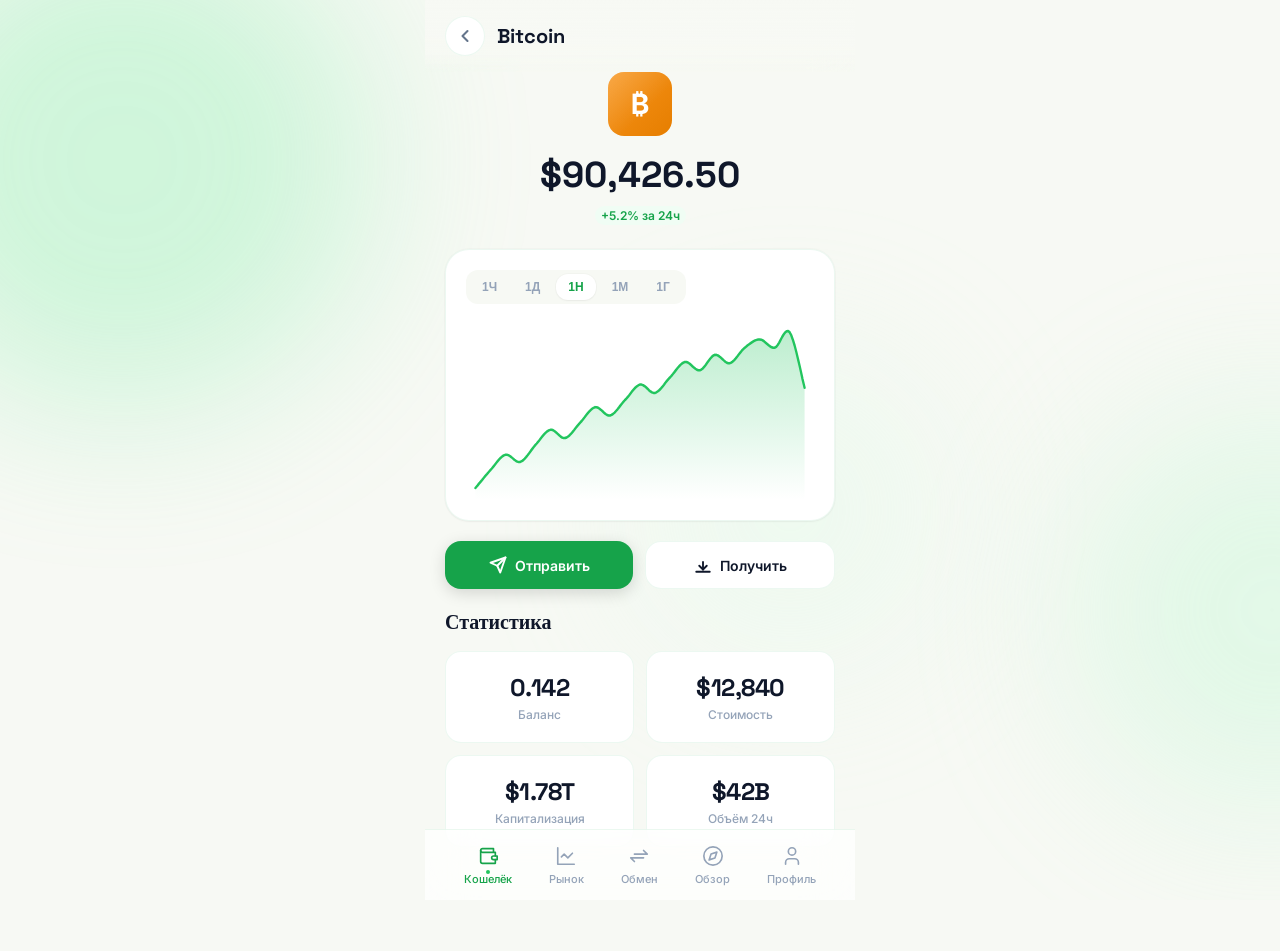
==== commit 80160e8c: "Add files via upload" ====
--- a/pages/asset.html
+++ b/pages/asset.html
@@ -6,6 +6,7 @@
 <meta name="apple-mobile-web-app-capable" content="yes">
 <meta name="apple-mobile-web-app-status-bar-style" content="black-translucent">
 <meta name="theme-color" content="#F7F9F4">
+<link rel="icon" href="../assets/logo.png">
 <title>Актив — Verde Wallet</title>
 <link rel="preconnect" href="https://fonts.googleapis.com">
 <link rel="preconnect" href="https://fonts.gstatic.com" crossorigin>
@@ -151,7 +152,8 @@
   BTC: { name: 'Bitcoin', icon: '&#8383;', price: '$90,426.50', balance: '0.142', value: '$12,840', color: 'asset-icon-btc' },
   ETH: { name: 'Ethereum', icon: '&#926;', price: '$4,520.00', balance: '4.28', value: '$8,560', color: 'asset-icon-eth' },
   USDT: { name: 'Tether', icon: '$', price: '$1.00', balance: '2,340', value: '$2,340', color: 'asset-icon-usdt' },
-  SOL: { name: 'Solana', icon: 'S', price: '$198.00', balance: '18.5', value: '$1,107', color: 'asset-icon-sol' }
+  SOL: { name: 'Solana', icon: 'S', price: '$198.00', balance: '18.5', value: '$1,107', color: 'asset-icon-sol' },
+  TON: { name: 'Toncoin', icon: 'T', price: '$5.42', balance: '128', value: '$693', color: 'asset-icon-ton' }
 };
 
 function initAsset() {
--- a/assets/styles.css
+++ b/assets/styles.css
@@ -79,17 +79,21 @@
 }
 .header-avatar {
   width:40px; height:40px; border-radius:var(--radius-full);
-  background:linear-gradient(135deg, var(--green-400), var(--green-600));
+  background:transparent;
   display:flex; align-items:center; justify-content:center;
-  font-family:'Space Grotesk'; font-weight:700; font-size:16px; color:#fff;
-  box-shadow:0 4px 12px rgba(22,163,74,0.25);
   position:relative; overflow:hidden; cursor:pointer;
   transition:transform var(--transition-fast);
+  flex-shrink:0;
+  box-shadow:none;
 }
 .header-avatar:hover { transform:scale(1.05); }
-.header-avatar::after {
-  content:''; position:absolute; inset:0;
-  background:linear-gradient(135deg, rgba(255,255,255,0.3), transparent 60%);
+.header-avatar svg {
+  width:28px;
+  height:28px;
+}
+.header-avatar img,
+.profile-avatar-large img {
+  width:100%; height:100%; object-fit:cover; border-radius:var(--radius-full);
 }
 .header-notif {
   width:40px; height:40px; border-radius:var(--radius-full);
@@ -595,17 +599,22 @@
 }
 .profile-avatar-large {
   width:80px; height:80px; border-radius:var(--radius-full);
-  background:linear-gradient(135deg, var(--green-400), var(--green-600));
+  background:transparent;
   display:flex; align-items:center; justify-content:center;
-  font-family:'Space Grotesk'; font-size:32px; font-weight:700; color:#fff;
-  margin:0 auto 16px; box-shadow:0 8px 24px rgba(22,163,74,0.25);
+  margin:0 auto 16px;
   position:relative; overflow:hidden;
-}
-.profile-avatar-large::after {
-  content:''; position:absolute; inset:0;
-  background:linear-gradient(135deg, rgba(255,255,255,0.3), transparent 60%);
-}
-.profile-name { font-family:'Space Grotesk'; font-size:22px; font-weight:700; }
+  box-shadow:none;
+}
+.profile-avatar-large svg {
+  width:56px;
+  height:56px;
+}
+.profile-name { 
+  font-family:'Space Grotesk'; 
+  font-size:22px; 
+  font-weight:700; 
+  color:var(--text-primary);
+}
 .profile-address {
   display:inline-flex; align-items:center; gap:6px; margin-top:8px;
   padding:6px 14px; background:var(--bg-card); border-radius:var(--radius-full);
@@ -675,3 +684,77 @@
 /* ===== ANIMATIONS ===== */
 @keyframes drawLine { to { stroke-dashoffset: 0; } }
 @keyframes spin { to { transform:rotate(360deg); } }
+
+/* ===== ДОБАВЛЯЕМ В КОНЕЦ ФАЙЛА ===== */
+
+/* ===== TOAST CUSTOM ===== */
+.toast-custom {
+  position: fixed;
+  top: 50%;
+  left: 50%;
+  transform: translate(-50%, -50%);
+  background: #16A34A;
+  color: #fff;
+  padding: 14px 28px;
+  border-radius: 16px;
+  font-weight: 600;
+  font-size: 14px;
+  z-index: 400;
+  animation: fadeInOut 2.2s ease forwards;
+  font-family: 'Inter';
+  max-width: 90%;
+  text-align: center;
+  box-shadow: 0 12px 40px rgba(0,0,0,0.2);
+  pointer-events: none;
+}
+
+/* ===== STAT CARD ===== */
+.stat-card {
+  background: var(--bg-card);
+  border-radius: var(--radius-md);
+  border: 1px solid var(--border);
+  text-align: center;
+  padding: 16px 12px;
+  transition: all var(--transition-fast);
+}
+.stat-card:hover {
+  box-shadow: var(--shadow-sm);
+  border-color: var(--border-strong);
+}
+.stat-number {
+  font-family: 'Space Grotesk';
+  font-weight: 700;
+  color: var(--text-primary);
+  font-size: 20px;
+  letter-spacing: -0.5px;
+}
+.stat-label {
+  font-size: 12px;
+  color: var(--text-muted);
+  margin-top: 4px;
+  font-weight: 500;
+}
+
+/* ===== NFT CARD ДОПОЛНЕНИЯ ===== */
+.nft-card-img {
+  width: 100%;
+  height: 140px;
+  background: linear-gradient(135deg, var(--green-200), var(--green-400));
+  display: flex;
+  align-items: center;
+  justify-content: center;
+  font-size: 40px;
+}
+.nft-card-info {
+  padding: 12px;
+}
+.nft-card-name {
+  font-size: 14px;
+  font-weight: 600;
+}
+.nft-card-price {
+  font-size: 13px;
+  color: var(--green-600);
+  font-weight: 600;
+  margin-top: 4px;
+}
